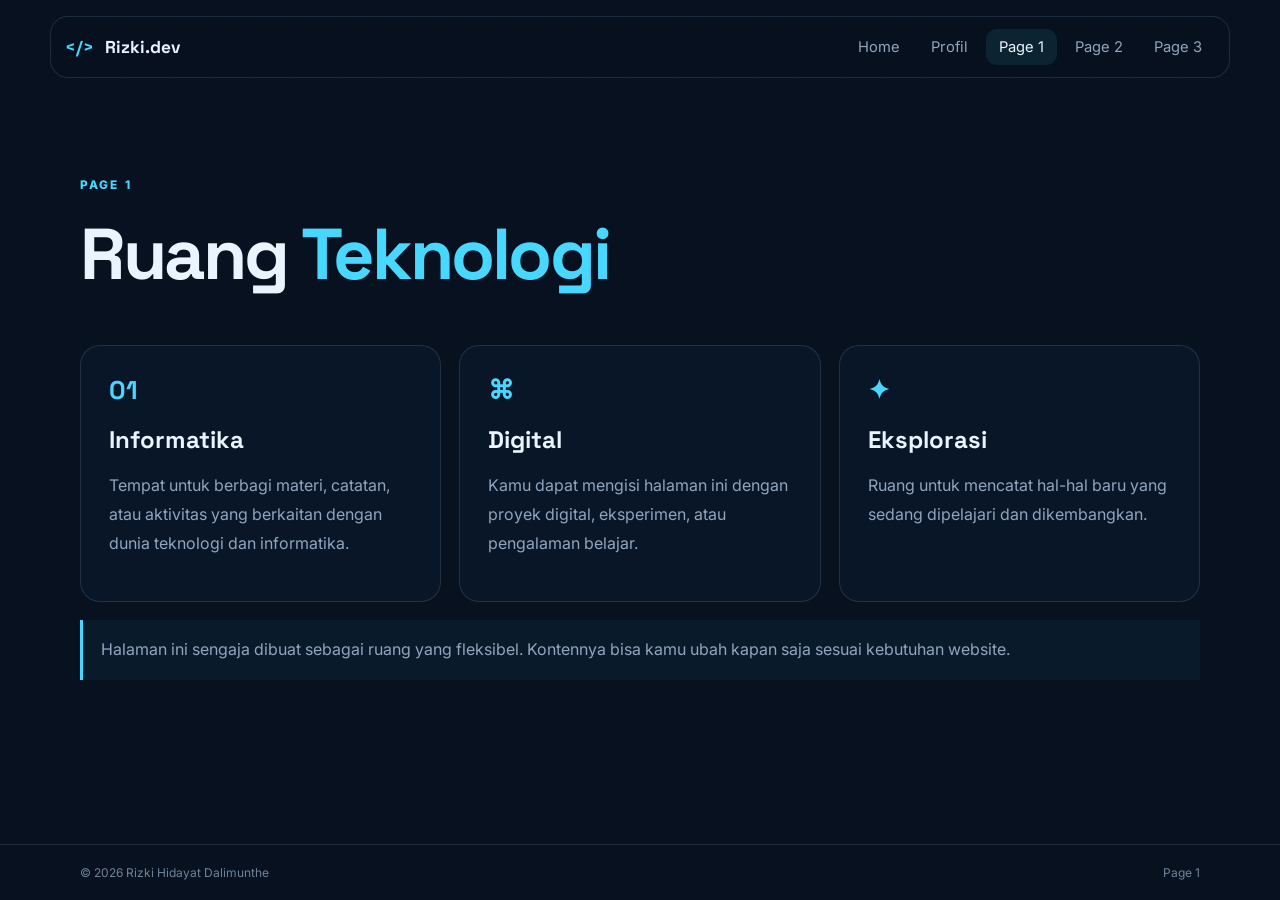
==== page1.html @ e0c73cb2 "Add files via upload" ====
<!DOCTYPE html>
<html lang="id"><head><meta charset="UTF-8"><meta name="viewport" content="width=device-width, initial-scale=1.0">
<title>Page 1 | Rizki Hidayat Dalimunthe</title><link rel="preconnect" href="https://fonts.googleapis.com"><link rel="preconnect" href="https://fonts.gstatic.com" crossorigin>
<link href="https://fonts.googleapis.com/css2?family=Inter:wght@400;500;600;700;800&family=Space+Grotesk:wght@500;600;700&display=swap" rel="stylesheet"><link rel="stylesheet" href="style.css"></head>
<body><div class="grid-bg"></div><header class="navbar"><a class="brand" href="index.html"><span>&lt;/&gt;</span> Rizki.dev</a><button class="menu-toggle" aria-label="Buka menu" aria-expanded="false">☰</button>
<nav class="nav-links"><a href="index.html">Home</a><a href="profil.html">Profil</a><a class="active" href="page1.html">Page 1</a><a href="page2.html">Page 2</a><a href="page3.html">Page 3</a></nav></header>
<main class="container page-main"><p class="eyebrow">PAGE 1</p><h1 class="page-title">Ruang <span>Teknologi</span></h1>
<div class="feature-grid"><article class="feature-card"><div class="feature-icon">01</div><h2>Informatika</h2><p>Tempat untuk berbagi materi, catatan, atau aktivitas yang berkaitan dengan dunia teknologi dan informatika.</p></article><article class="feature-card"><div class="feature-icon">⌘</div><h2>Digital</h2><p>Kamu dapat mengisi halaman ini dengan proyek digital, eksperimen, atau pengalaman belajar.</p></article><article class="feature-card"><div class="feature-icon">✦</div><h2>Eksplorasi</h2><p>Ruang untuk mencatat hal-hal baru yang sedang dipelajari dan dikembangkan.</p></article></div><div class="note">Halaman ini sengaja dibuat sebagai ruang yang fleksibel. Kontennya bisa kamu ubah kapan saja sesuai kebutuhan website.</div></main>
<footer><div class="container footer-inner"><span>© 2026 Rizki Hidayat Dalimunthe</span><span>Page 1</span></div></footer><script src="script.js"></script></body></html>
---- style.css ----
:root{
  --bg:#07111f; --panel:#0c1a2c; --panel2:#10243a; --text:#eaf4ff; --muted:#91a6bd;
  --accent:#48d7ff; --accent2:#7c5cff; --line:rgba(148,190,230,.16); --shadow:0 24px 70px rgba(0,0,0,.35);
}
*{box-sizing:border-box} html{scroll-behavior:smooth} body{margin:0;background:var(--bg);color:var(--text);font-family:Inter,system-ui,sans-serif;min-height:100vh;display:flex;flex-direction:column}
.grid-bg{position:fixed;inset:0;z-index:-1;opacity:.35;background-image:linear-gradient(rgba(72,215,255,.05) 1px,transparent 1px),linear-gradient(90deg,rgba(72,215,255,.05) 1px,transparent 1px);background-size:42px 42px;mask-image:linear-gradient(to bottom,black,transparent 85%)}
.container{width:min(1120px,calc(100% - 40px));margin:auto}.navbar{width:min(1180px,calc(100% - 32px));margin:16px auto 0;padding:12px 14px;display:flex;align-items:center;justify-content:space-between;border:1px solid var(--line);background:rgba(7,17,31,.72);backdrop-filter:blur(14px);border-radius:18px;position:relative;z-index:5}
.brand{font-family:"Space Grotesk",sans-serif;font-weight:700;color:var(--text);text-decoration:none;font-size:1.08rem}.brand span{color:var(--accent);margin-right:7px}.nav-links{display:flex;gap:5px}.nav-links a{color:var(--muted);text-decoration:none;padding:9px 13px;border-radius:11px;font-size:.92rem;transition:.2s}.nav-links a:hover,.nav-links a.active{color:var(--text);background:rgba(72,215,255,.09)}.menu-toggle{display:none;background:none;border:0;color:var(--text);font-size:1.4rem}
.hero{min-height:610px;display:grid;grid-template-columns:1.05fr .95fr;gap:70px;align-items:center}.eyebrow{font-size:.74rem;letter-spacing:.18em;color:var(--accent);font-weight:800;margin:0 0 16px}.pulse{display:inline-block;width:7px;height:7px;background:var(--accent);border-radius:50%;margin-right:8px;box-shadow:0 0 14px var(--accent)}h1,h2{font-family:"Space Grotesk",sans-serif}.hero h1{font-size:clamp(2.6rem,6vw,5rem);line-height:1.02;letter-spacing:-.045em;margin:0}.hero h1 span,.page-title span{color:var(--accent)}.lead{color:var(--muted);font-size:1.03rem;line-height:1.8;max-width:610px;margin:24px 0}.hero-actions{display:flex;gap:12px;flex-wrap:wrap}.btn{display:inline-flex;align-items:center;gap:12px;text-decoration:none;padding:12px 17px;border-radius:12px;font-weight:700;font-size:.9rem;border:1px solid var(--line)}.btn.primary{color:#03121d;background:var(--accent);border-color:var(--accent)}.btn.ghost{color:var(--text);background:rgba(255,255,255,.03)}.hero-card{position:relative}.terminal{border:1px solid var(--line);background:linear-gradient(145deg,rgba(16,36,58,.95),rgba(8,19,34,.96));border-radius:22px;box-shadow:var(--shadow);overflow:hidden;transform:rotate(1deg)}.terminal-top{height:45px;border-bottom:1px solid var(--line);display:flex;align-items:center;gap:7px;padding:0 17px;color:#7890aa;font-size:.75rem}.terminal-top span{width:9px;height:9px;border-radius:50%;background:#36516b}.terminal-top b{margin-left:auto;font-weight:500}.terminal pre{padding:25px;margin:0;overflow:auto;color:#b9c9d9;font:14px/2.05 ui-monospace,SFMono-Regular,Menlo,monospace}.terminal i{color:#7cddff;font-style:normal}.terminal strong{color:#d6ff9a;font-weight:500}.orb{position:absolute;border-radius:50%;filter:blur(1px);opacity:.35;z-index:-1}.orb-one{width:170px;height:170px;background:var(--accent);right:-45px;top:-45px}.orb-two{width:120px;height:120px;background:var(--accent2);left:-45px;bottom:-45px}
.quick{padding:45px 0 80px}.section-heading h2{font-size:2rem;margin:0 0 24px}.info-grid{display:grid;grid-template-columns:repeat(3,1fr);gap:15px}.info-card{display:flex;gap:14px;align-items:center;border:1px solid var(--line);background:rgba(12,26,44,.72);padding:19px;border-radius:16px}.icon{font-size:1.35rem;color:var(--accent)}.info-card small,.detail small{display:block;color:var(--muted);font-size:.75rem;margin-bottom:5px}.info-card strong{font-size:.9rem}
.page-main{padding:100px 0 110px;flex:1}.page-title{font-size:clamp(2.5rem,6vw,4.5rem);margin:0 0 45px;letter-spacing:-.04em}.profile-layout{display:grid;grid-template-columns:.8fr 1.2fr;gap:24px}.profile-card,.details,.feature-card{border:1px solid var(--line);background:rgba(12,26,44,.72);border-radius:20px}.profile-card{padding:35px}.avatar{width:85px;height:85px;border-radius:22px;display:grid;place-items:center;background:linear-gradient(135deg,var(--accent),var(--accent2));color:#07111f;font:800 1.7rem "Space Grotesk";margin-bottom:24px}.profile-card h2{margin:0 0 12px;font-size:1.5rem}.profile-card p,.feature-card p{color:var(--muted);line-height:1.8}.details{padding:12px}.detail{padding:22px;border-bottom:1px solid var(--line)}.detail:last-child{border-bottom:0}.detail strong{font-size:.98rem}.feature-grid{display:grid;grid-template-columns:repeat(3,1fr);gap:18px}.feature-card{padding:28px}.feature-icon{color:var(--accent);font:700 1.6rem "Space Grotesk"}.feature-card h2{margin:18px 0 0}.note{margin-top:18px;border-left:3px solid var(--accent);padding:16px 18px;background:rgba(72,215,255,.05);color:var(--muted);line-height:1.7}
footer{border-top:1px solid var(--line);padding:20px 0;color:#6f849a;font-size:.75rem}.footer-inner{display:flex;justify-content:space-between;gap:20px}
@media(max-width:820px){.hero{grid-template-columns:1fr;gap:35px;padding:70px 0 30px;min-height:auto}.hero-card{max-width:650px}.info-grid,.feature-grid,.profile-layout{grid-template-columns:1fr}.page-main{padding-top:70px}.menu-toggle{display:block}.nav-links{display:none;position:absolute;top:62px;left:0;right:0;flex-direction:column;background:rgba(7,17,31,.97);padding:10px;border:1px solid var(--line);border-radius:14px}.nav-links.open{display:flex}.nav-links a{padding:12px}.footer-inner{flex-direction:column}.navbar{margin-top:10px}}
@media(max-width:500px){.container{width:min(100% - 28px,1120px)}.navbar{width:calc(100% - 20px)}.hero h1{font-size:2.65rem}.terminal pre{font-size:11px}.profile-card,.feature-card{padding:23px}}
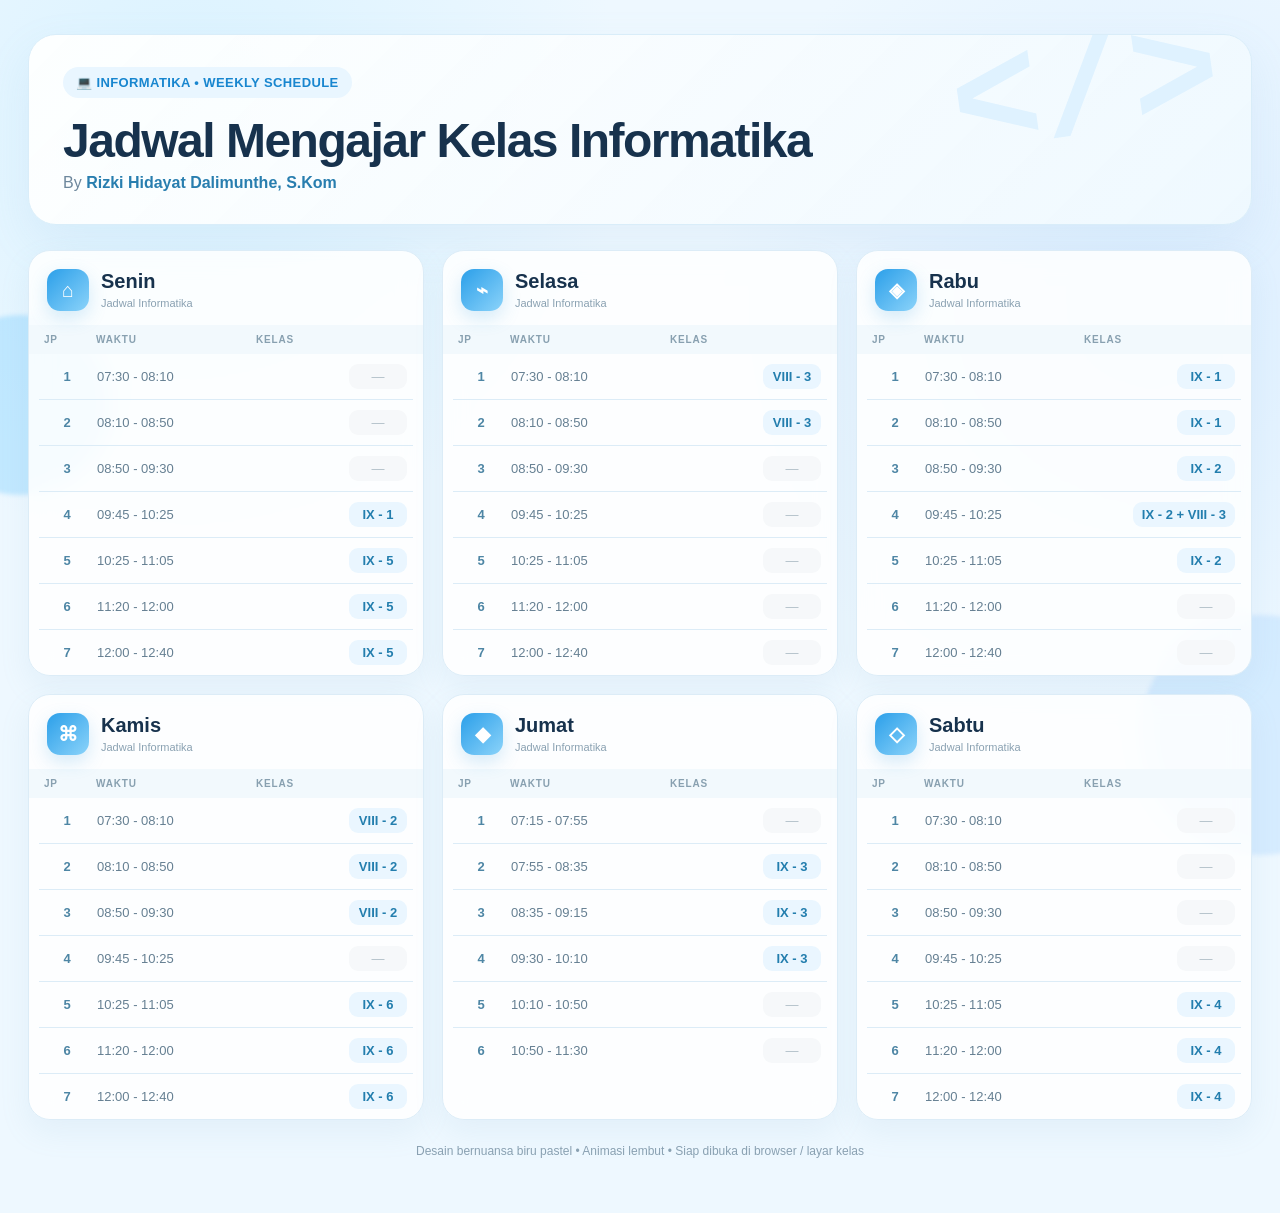
==== commit 710bedf7: "Add files via upload" ====
--- a/page1.html
+++ b/page1.html
@@ -1,9 +1,71 @@
 <!DOCTYPE html>
-<html lang="id"><head><meta charset="UTF-8"><meta name="viewport" content="width=device-width, initial-scale=1.0">
-<title>Page 1 | Rizki Hidayat Dalimunthe</title><link rel="preconnect" href="https://fonts.googleapis.com"><link rel="preconnect" href="https://fonts.gstatic.com" crossorigin>
-<link href="https://fonts.googleapis.com/css2?family=Inter:wght@400;500;600;700;800&family=Space+Grotesk:wght@500;600;700&display=swap" rel="stylesheet"><link rel="stylesheet" href="style.css"></head>
-<body><div class="grid-bg"></div><header class="navbar"><a class="brand" href="index.html"><span>&lt;/&gt;</span> Rizki.dev</a><button class="menu-toggle" aria-label="Buka menu" aria-expanded="false">☰</button>
-<nav class="nav-links"><a href="index.html">Home</a><a href="profil.html">Profil</a><a class="active" href="page1.html">Page 1</a><a href="page2.html">Page 2</a><a href="page3.html">Page 3</a></nav></header>
-<main class="container page-main"><p class="eyebrow">PAGE 1</p><h1 class="page-title">Ruang <span>Teknologi</span></h1>
-<div class="feature-grid"><article class="feature-card"><div class="feature-icon">01</div><h2>Informatika</h2><p>Tempat untuk berbagi materi, catatan, atau aktivitas yang berkaitan dengan dunia teknologi dan informatika.</p></article><article class="feature-card"><div class="feature-icon">⌘</div><h2>Digital</h2><p>Kamu dapat mengisi halaman ini dengan proyek digital, eksperimen, atau pengalaman belajar.</p></article><article class="feature-card"><div class="feature-icon">✦</div><h2>Eksplorasi</h2><p>Ruang untuk mencatat hal-hal baru yang sedang dipelajari dan dikembangkan.</p></article></div><div class="note">Halaman ini sengaja dibuat sebagai ruang yang fleksibel. Kontennya bisa kamu ubah kapan saja sesuai kebutuhan website.</div></main>
-<footer><div class="container footer-inner"><span>© 2026 Rizki Hidayat Dalimunthe</span><span>Page 1</span></div></footer><script src="script.js"></script></body></html>+<html lang="id">
+<head>
+<meta charset="UTF-8">
+<meta name="viewport" content="width=device-width,initial-scale=1.0">
+<title>Jadwal Mengajar Kelas Informatika — Rizki Hidayat Dalimunthe, S.Kom</title>
+<style>
+:root {
+  --bg:#eef8ff; --panel:#ffffffd9; --blue:#2999e8; --blue2:#78c8f7;
+  --ink:#17324d; --muted:#6d879c; --line:#dcecf7; --soft:#e9f6ff;
+}
+*{box-sizing:border-box}
+body{margin:0;font-family:Inter,Segoe UI,Arial,sans-serif;color:var(--ink);
+background:radial-gradient(circle at 15% 10%,#d9f2ff 0,transparent 28%),
+radial-gradient(circle at 90% 25%,#dceeff 0,transparent 30%),var(--bg);
+min-height:100vh;overflow-x:hidden}
+.bg-orb{position:fixed;border-radius:50%;filter:blur(2px);opacity:.45;pointer-events:none}
+.o1{width:180px;height:180px;background:#8ed5ff;left:-70px;top:35%}
+.o2{width:240px;height:240px;background:#b9ddff;right:-100px;bottom:5%}
+.container{max-width:1450px;margin:auto;padding:34px 28px 55px}
+.hero{position:relative;overflow:hidden;background:linear-gradient(135deg,#ffffffee,#eff9ffff);
+border:1px solid #d9edf9;border-radius:28px;padding:32px 34px;margin-bottom:25px;
+box-shadow:0 18px 45px #8bb8d51f;animation:heroIn .75s ease both}
+.hero:after{content:"</>";position:absolute;right:30px;top:-18px;font:bold 150px/1 monospace;
+color:#dff2ff;transform:rotate(-8deg);z-index:0}
+.badge{display:inline-flex;align-items:center;gap:8px;background:var(--soft);color:#1886cf;
+padding:8px 13px;border-radius:999px;font-weight:700;font-size:13px;letter-spacing:.4px;position:relative;z-index:1}
+h1{font-size:clamp(28px,4vw,48px);margin:15px 0 6px;letter-spacing:-1.5px;position:relative;z-index:1}
+.author{font-size:16px;color:var(--muted);position:relative;z-index:1}
+.author b{color:#287eaf}
+.grid{display:grid;grid-template-columns:repeat(3,1fr);gap:18px}
+.day-card{background:var(--panel);backdrop-filter:blur(12px);border:1px solid #dcecf7;border-radius:22px;
+overflow:hidden;box-shadow:0 12px 30px #7faac51c;animation:cardIn .7s cubic-bezier(.2,.8,.2,1) both;
+animation-delay:calc(var(--card) * 90ms + 180ms);transition:.25s ease}
+.day-card:hover{transform:translateY(-5px);box-shadow:0 18px 38px #4b9bd22a}
+.day-head{display:flex;align-items:center;gap:12px;padding:18px 18px 14px}
+.day-icon{width:42px;height:42px;border-radius:13px;background:linear-gradient(135deg,#2b9fe9,#8bd3fa);
+display:grid;place-items:center;color:white;font-size:20px;font-weight:800;box-shadow:0 7px 18px #399fdd35}
+.day-head h2{margin:0;font-size:20px} .day-sub{font-size:11px;color:#8aa1b2}
+.table-head,.row{display:grid;grid-template-columns:44px 1fr 1fr;gap:8px;align-items:center}
+.table-head{padding:9px 15px;background:#f2f9fd;color:#88a0b0;font-size:10px;font-weight:800;letter-spacing:.8px}
+.row{margin:0 10px;padding:10px 6px;border-bottom:1px solid var(--line);font-size:13px;animation:rowIn .5s ease both;
+animation-delay:calc(var(--card) * 90ms + var(--i) * 45ms + 260ms)}
+.row:last-child{border-bottom:0} .period{font-weight:800;color:#4e86a5;text-align:center}
+.time{color:#657f92;white-space:nowrap} .class{justify-self:end;background:#eaf6ff;color:#237eae;
+padding:5px 9px;border-radius:9px;font-weight:800;text-align:center;min-width:58px}
+.row.empty .class{background:#f6f8fa;color:#b0bdc6;font-weight:500}
+.footer{text-align:center;color:#8aa1b2;font-size:12px;margin-top:24px}
+@keyframes heroIn{from{opacity:0;transform:translateY(-18px)}to{opacity:1;transform:none}}
+@keyframes cardIn{from{opacity:0;transform:translateY(20px) scale(.98)}to{opacity:1;transform:none}}
+@keyframes rowIn{from{opacity:0;transform:translateX(-8px)}to{opacity:1;transform:none}}
+@media(max-width:1000px){.grid{grid-template-columns:repeat(2,1fr)}}
+@media(max-width:680px){.container{padding:18px 12px 35px}.hero{padding:24px 20px}.grid{grid-template-columns:1fr}.hero:after{font-size:100px;right:-5px}}
+@media(prefers-reduced-motion:reduce){*,*:before,*:after{animation:none!important;transition:none!important}}
+</style>
+</head>
+<body>
+<div class="bg-orb o1"></div><div class="bg-orb o2"></div>
+<main class="container">
+<header class="hero">
+  <div class="badge">💻 INFORMATIKA • WEEKLY SCHEDULE</div>
+  <h1>Jadwal Mengajar Kelas Informatika</h1>
+  <div class="author">By <b>Rizki Hidayat Dalimunthe, S.Kom</b></div>
+</header>
+<div class="grid">
+<section class="day-card" style="--card:0"><div class="day-head"><span class="day-icon">⌂</span><div><h2>Senin</h2><span class="day-sub">Jadwal Informatika</span></div></div><div class="table-head"><span>JP</span><span>WAKTU</span><span>KELAS</span></div><div class="row empty" style="--i:0"><div class="period">1</div><div class="time">07:30 - 08:10</div><div class="class">—</div></div><div class="row empty" style="--i:1"><div class="period">2</div><div class="time">08:10 - 08:50</div><div class="class">—</div></div><div class="row empty" style="--i:2"><div class="period">3</div><div class="time">08:50 - 09:30</div><div class="class">—</div></div><div class="row " style="--i:3"><div class="period">4</div><div class="time">09:45 - 10:25</div><div class="class">IX - 1</div></div><div class="row " style="--i:4"><div class="period">5</div><div class="time">10:25 - 11:05</div><div class="class">IX - 5</div></div><div class="row " style="--i:5"><div class="period">6</div><div class="time">11:20 - 12:00</div><div class="class">IX - 5</div></div><div class="row " style="--i:6"><div class="period">7</div><div class="time">12:00 - 12:40</div><div class="class">IX - 5</div></div></section><section class="day-card" style="--card:1"><div class="day-head"><span class="day-icon">⌁</span><div><h2>Selasa</h2><span class="day-sub">Jadwal Informatika</span></div></div><div class="table-head"><span>JP</span><span>WAKTU</span><span>KELAS</span></div><div class="row " style="--i:0"><div class="period">1</div><div class="time">07:30 - 08:10</div><div class="class">VIII - 3</div></div><div class="row " style="--i:1"><div class="period">2</div><div class="time">08:10 - 08:50</div><div class="class">VIII - 3</div></div><div class="row empty" style="--i:2"><div class="period">3</div><div class="time">08:50 - 09:30</div><div class="class">—</div></div><div class="row empty" style="--i:3"><div class="period">4</div><div class="time">09:45 - 10:25</div><div class="class">—</div></div><div class="row empty" style="--i:4"><div class="period">5</div><div class="time">10:25 - 11:05</div><div class="class">—</div></div><div class="row empty" style="--i:5"><div class="period">6</div><div class="time">11:20 - 12:00</div><div class="class">—</div></div><div class="row empty" style="--i:6"><div class="period">7</div><div class="time">12:00 - 12:40</div><div class="class">—</div></div></section><section class="day-card" style="--card:2"><div class="day-head"><span class="day-icon">◈</span><div><h2>Rabu</h2><span class="day-sub">Jadwal Informatika</span></div></div><div class="table-head"><span>JP</span><span>WAKTU</span><span>KELAS</span></div><div class="row " style="--i:0"><div class="period">1</div><div class="time">07:30 - 08:10</div><div class="class">IX - 1</div></div><div class="row " style="--i:1"><div class="period">2</div><div class="time">08:10 - 08:50</div><div class="class">IX - 1</div></div><div class="row " style="--i:2"><div class="period">3</div><div class="time">08:50 - 09:30</div><div class="class">IX - 2</div></div><div class="row " style="--i:3"><div class="period">4</div><div class="time">09:45 - 10:25</div><div class="class">IX - 2 + VIII - 3</div></div><div class="row " style="--i:4"><div class="period">5</div><div class="time">10:25 - 11:05</div><div class="class">IX - 2</div></div><div class="row empty" style="--i:5"><div class="period">6</div><div class="time">11:20 - 12:00</div><div class="class">—</div></div><div class="row empty" style="--i:6"><div class="period">7</div><div class="time">12:00 - 12:40</div><div class="class">—</div></div></section><section class="day-card" style="--card:3"><div class="day-head"><span class="day-icon">⌘</span><div><h2>Kamis</h2><span class="day-sub">Jadwal Informatika</span></div></div><div class="table-head"><span>JP</span><span>WAKTU</span><span>KELAS</span></div><div class="row " style="--i:0"><div class="period">1</div><div class="time">07:30 - 08:10</div><div class="class">VIII - 2</div></div><div class="row " style="--i:1"><div class="period">2</div><div class="time">08:10 - 08:50</div><div class="class">VIII - 2</div></div><div class="row " style="--i:2"><div class="period">3</div><div class="time">08:50 - 09:30</div><div class="class">VIII - 2</div></div><div class="row empty" style="--i:3"><div class="period">4</div><div class="time">09:45 - 10:25</div><div class="class">—</div></div><div class="row " style="--i:4"><div class="period">5</div><div class="time">10:25 - 11:05</div><div class="class">IX - 6</div></div><div class="row " style="--i:5"><div class="period">6</div><div class="time">11:20 - 12:00</div><div class="class">IX - 6</div></div><div class="row " style="--i:6"><div class="period">7</div><div class="time">12:00 - 12:40</div><div class="class">IX - 6</div></div></section><section class="day-card" style="--card:4"><div class="day-head"><span class="day-icon">◆</span><div><h2>Jumat</h2><span class="day-sub">Jadwal Informatika</span></div></div><div class="table-head"><span>JP</span><span>WAKTU</span><span>KELAS</span></div><div class="row empty" style="--i:0"><div class="period">1</div><div class="time">07:15 - 07:55</div><div class="class">—</div></div><div class="row " style="--i:1"><div class="period">2</div><div class="time">07:55 - 08:35</div><div class="class">IX - 3</div></div><div class="row " style="--i:2"><div class="period">3</div><div class="time">08:35 - 09:15</div><div class="class">IX - 3</div></div><div class="row " style="--i:3"><div class="period">4</div><div class="time">09:30 - 10:10</div><div class="class">IX - 3</div></div><div class="row empty" style="--i:4"><div class="period">5</div><div class="time">10:10 - 10:50</div><div class="class">—</div></div><div class="row empty" style="--i:5"><div class="period">6</div><div class="time">10:50 - 11:30</div><div class="class">—</div></div></section><section class="day-card" style="--card:5"><div class="day-head"><span class="day-icon">◇</span><div><h2>Sabtu</h2><span class="day-sub">Jadwal Informatika</span></div></div><div class="table-head"><span>JP</span><span>WAKTU</span><span>KELAS</span></div><div class="row empty" style="--i:0"><div class="period">1</div><div class="time">07:30 - 08:10</div><div class="class">—</div></div><div class="row empty" style="--i:1"><div class="period">2</div><div class="time">08:10 - 08:50</div><div class="class">—</div></div><div class="row empty" style="--i:2"><div class="period">3</div><div class="time">08:50 - 09:30</div><div class="class">—</div></div><div class="row empty" style="--i:3"><div class="period">4</div><div class="time">09:45 - 10:25</div><div class="class">—</div></div><div class="row " style="--i:4"><div class="period">5</div><div class="time">10:25 - 11:05</div><div class="class">IX - 4</div></div><div class="row " style="--i:5"><div class="period">6</div><div class="time">11:20 - 12:00</div><div class="class">IX - 4</div></div><div class="row " style="--i:6"><div class="period">7</div><div class="time">12:00 - 12:40</div><div class="class">IX - 4</div></div></section>
+</div>
+<div class="footer">Desain bernuansa biru pastel • Animasi lembut • Siap dibuka di browser / layar kelas</div>
+</main>
+</body>
+</html>
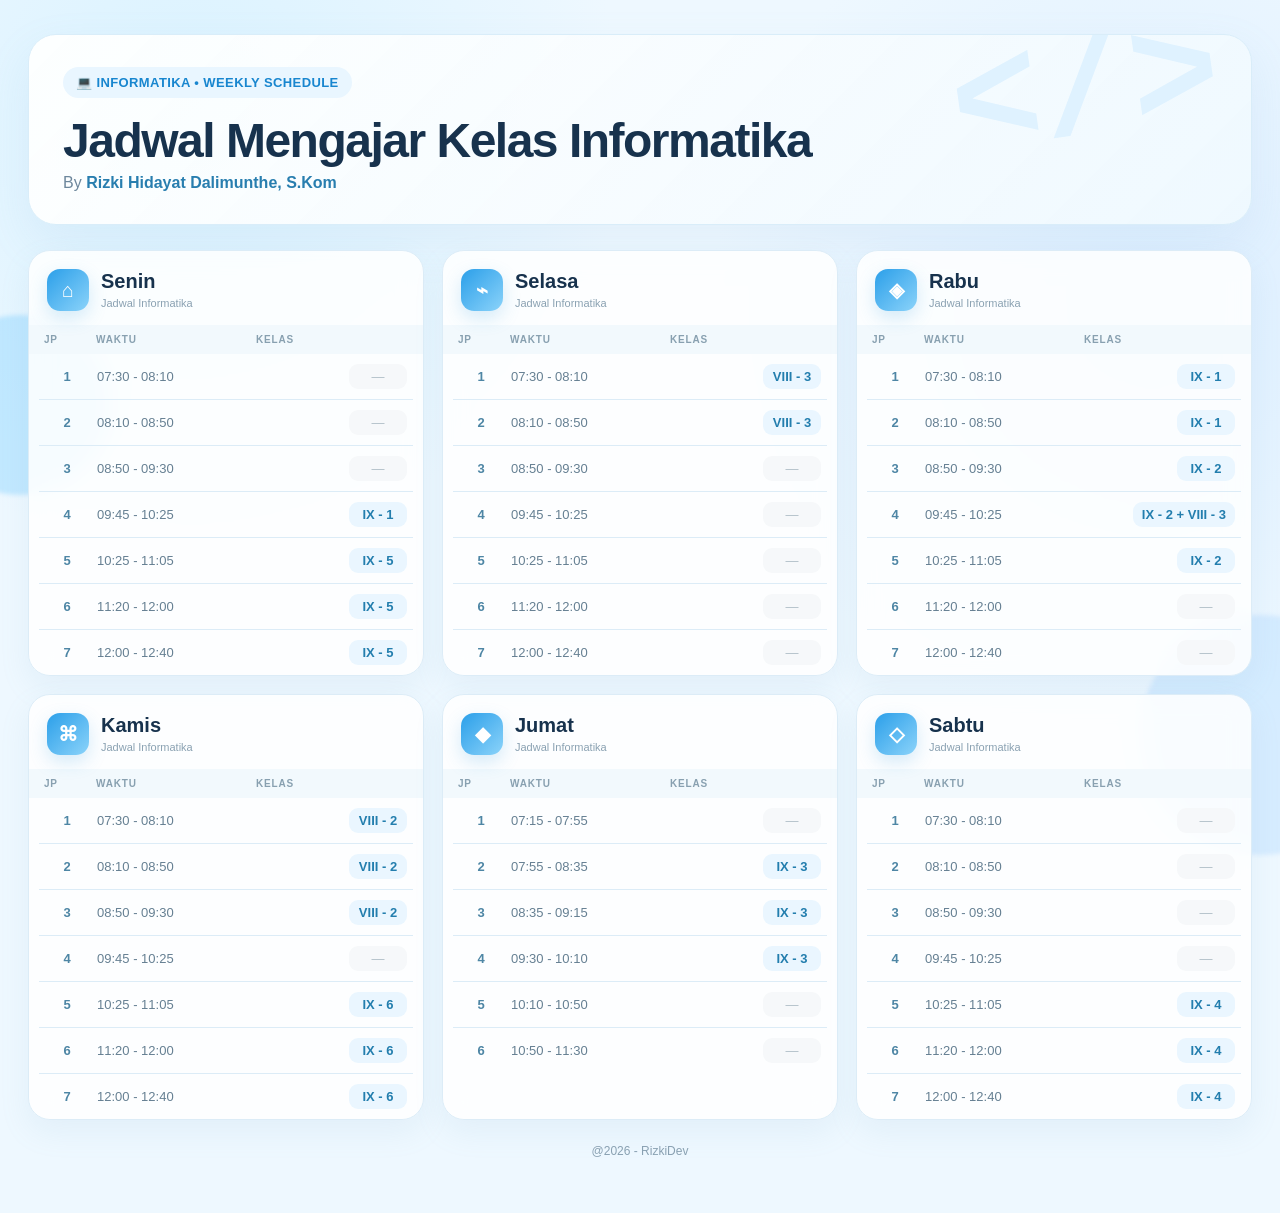
==== commit 34de3bc4: "Update page1.html" ====
--- a/page1.html
+++ b/page1.html
@@ -65,7 +65,7 @@
 <div class="grid">
 <section class="day-card" style="--card:0"><div class="day-head"><span class="day-icon">⌂</span><div><h2>Senin</h2><span class="day-sub">Jadwal Informatika</span></div></div><div class="table-head"><span>JP</span><span>WAKTU</span><span>KELAS</span></div><div class="row empty" style="--i:0"><div class="period">1</div><div class="time">07:30 - 08:10</div><div class="class">—</div></div><div class="row empty" style="--i:1"><div class="period">2</div><div class="time">08:10 - 08:50</div><div class="class">—</div></div><div class="row empty" style="--i:2"><div class="period">3</div><div class="time">08:50 - 09:30</div><div class="class">—</div></div><div class="row " style="--i:3"><div class="period">4</div><div class="time">09:45 - 10:25</div><div class="class">IX - 1</div></div><div class="row " style="--i:4"><div class="period">5</div><div class="time">10:25 - 11:05</div><div class="class">IX - 5</div></div><div class="row " style="--i:5"><div class="period">6</div><div class="time">11:20 - 12:00</div><div class="class">IX - 5</div></div><div class="row " style="--i:6"><div class="period">7</div><div class="time">12:00 - 12:40</div><div class="class">IX - 5</div></div></section><section class="day-card" style="--card:1"><div class="day-head"><span class="day-icon">⌁</span><div><h2>Selasa</h2><span class="day-sub">Jadwal Informatika</span></div></div><div class="table-head"><span>JP</span><span>WAKTU</span><span>KELAS</span></div><div class="row " style="--i:0"><div class="period">1</div><div class="time">07:30 - 08:10</div><div class="class">VIII - 3</div></div><div class="row " style="--i:1"><div class="period">2</div><div class="time">08:10 - 08:50</div><div class="class">VIII - 3</div></div><div class="row empty" style="--i:2"><div class="period">3</div><div class="time">08:50 - 09:30</div><div class="class">—</div></div><div class="row empty" style="--i:3"><div class="period">4</div><div class="time">09:45 - 10:25</div><div class="class">—</div></div><div class="row empty" style="--i:4"><div class="period">5</div><div class="time">10:25 - 11:05</div><div class="class">—</div></div><div class="row empty" style="--i:5"><div class="period">6</div><div class="time">11:20 - 12:00</div><div class="class">—</div></div><div class="row empty" style="--i:6"><div class="period">7</div><div class="time">12:00 - 12:40</div><div class="class">—</div></div></section><section class="day-card" style="--card:2"><div class="day-head"><span class="day-icon">◈</span><div><h2>Rabu</h2><span class="day-sub">Jadwal Informatika</span></div></div><div class="table-head"><span>JP</span><span>WAKTU</span><span>KELAS</span></div><div class="row " style="--i:0"><div class="period">1</div><div class="time">07:30 - 08:10</div><div class="class">IX - 1</div></div><div class="row " style="--i:1"><div class="period">2</div><div class="time">08:10 - 08:50</div><div class="class">IX - 1</div></div><div class="row " style="--i:2"><div class="period">3</div><div class="time">08:50 - 09:30</div><div class="class">IX - 2</div></div><div class="row " style="--i:3"><div class="period">4</div><div class="time">09:45 - 10:25</div><div class="class">IX - 2 + VIII - 3</div></div><div class="row " style="--i:4"><div class="period">5</div><div class="time">10:25 - 11:05</div><div class="class">IX - 2</div></div><div class="row empty" style="--i:5"><div class="period">6</div><div class="time">11:20 - 12:00</div><div class="class">—</div></div><div class="row empty" style="--i:6"><div class="period">7</div><div class="time">12:00 - 12:40</div><div class="class">—</div></div></section><section class="day-card" style="--card:3"><div class="day-head"><span class="day-icon">⌘</span><div><h2>Kamis</h2><span class="day-sub">Jadwal Informatika</span></div></div><div class="table-head"><span>JP</span><span>WAKTU</span><span>KELAS</span></div><div class="row " style="--i:0"><div class="period">1</div><div class="time">07:30 - 08:10</div><div class="class">VIII - 2</div></div><div class="row " style="--i:1"><div class="period">2</div><div class="time">08:10 - 08:50</div><div class="class">VIII - 2</div></div><div class="row " style="--i:2"><div class="period">3</div><div class="time">08:50 - 09:30</div><div class="class">VIII - 2</div></div><div class="row empty" style="--i:3"><div class="period">4</div><div class="time">09:45 - 10:25</div><div class="class">—</div></div><div class="row " style="--i:4"><div class="period">5</div><div class="time">10:25 - 11:05</div><div class="class">IX - 6</div></div><div class="row " style="--i:5"><div class="period">6</div><div class="time">11:20 - 12:00</div><div class="class">IX - 6</div></div><div class="row " style="--i:6"><div class="period">7</div><div class="time">12:00 - 12:40</div><div class="class">IX - 6</div></div></section><section class="day-card" style="--card:4"><div class="day-head"><span class="day-icon">◆</span><div><h2>Jumat</h2><span class="day-sub">Jadwal Informatika</span></div></div><div class="table-head"><span>JP</span><span>WAKTU</span><span>KELAS</span></div><div class="row empty" style="--i:0"><div class="period">1</div><div class="time">07:15 - 07:55</div><div class="class">—</div></div><div class="row " style="--i:1"><div class="period">2</div><div class="time">07:55 - 08:35</div><div class="class">IX - 3</div></div><div class="row " style="--i:2"><div class="period">3</div><div class="time">08:35 - 09:15</div><div class="class">IX - 3</div></div><div class="row " style="--i:3"><div class="period">4</div><div class="time">09:30 - 10:10</div><div class="class">IX - 3</div></div><div class="row empty" style="--i:4"><div class="period">5</div><div class="time">10:10 - 10:50</div><div class="class">—</div></div><div class="row empty" style="--i:5"><div class="period">6</div><div class="time">10:50 - 11:30</div><div class="class">—</div></div></section><section class="day-card" style="--card:5"><div class="day-head"><span class="day-icon">◇</span><div><h2>Sabtu</h2><span class="day-sub">Jadwal Informatika</span></div></div><div class="table-head"><span>JP</span><span>WAKTU</span><span>KELAS</span></div><div class="row empty" style="--i:0"><div class="period">1</div><div class="time">07:30 - 08:10</div><div class="class">—</div></div><div class="row empty" style="--i:1"><div class="period">2</div><div class="time">08:10 - 08:50</div><div class="class">—</div></div><div class="row empty" style="--i:2"><div class="period">3</div><div class="time">08:50 - 09:30</div><div class="class">—</div></div><div class="row empty" style="--i:3"><div class="period">4</div><div class="time">09:45 - 10:25</div><div class="class">—</div></div><div class="row " style="--i:4"><div class="period">5</div><div class="time">10:25 - 11:05</div><div class="class">IX - 4</div></div><div class="row " style="--i:5"><div class="period">6</div><div class="time">11:20 - 12:00</div><div class="class">IX - 4</div></div><div class="row " style="--i:6"><div class="period">7</div><div class="time">12:00 - 12:40</div><div class="class">IX - 4</div></div></section>
 </div>
-<div class="footer">Desain bernuansa biru pastel • Animasi lembut • Siap dibuka di browser / layar kelas</div>
+<div class="footer">@2026 - RizkiDev</div>
 </main>
 </body>
-</html>+</html>
